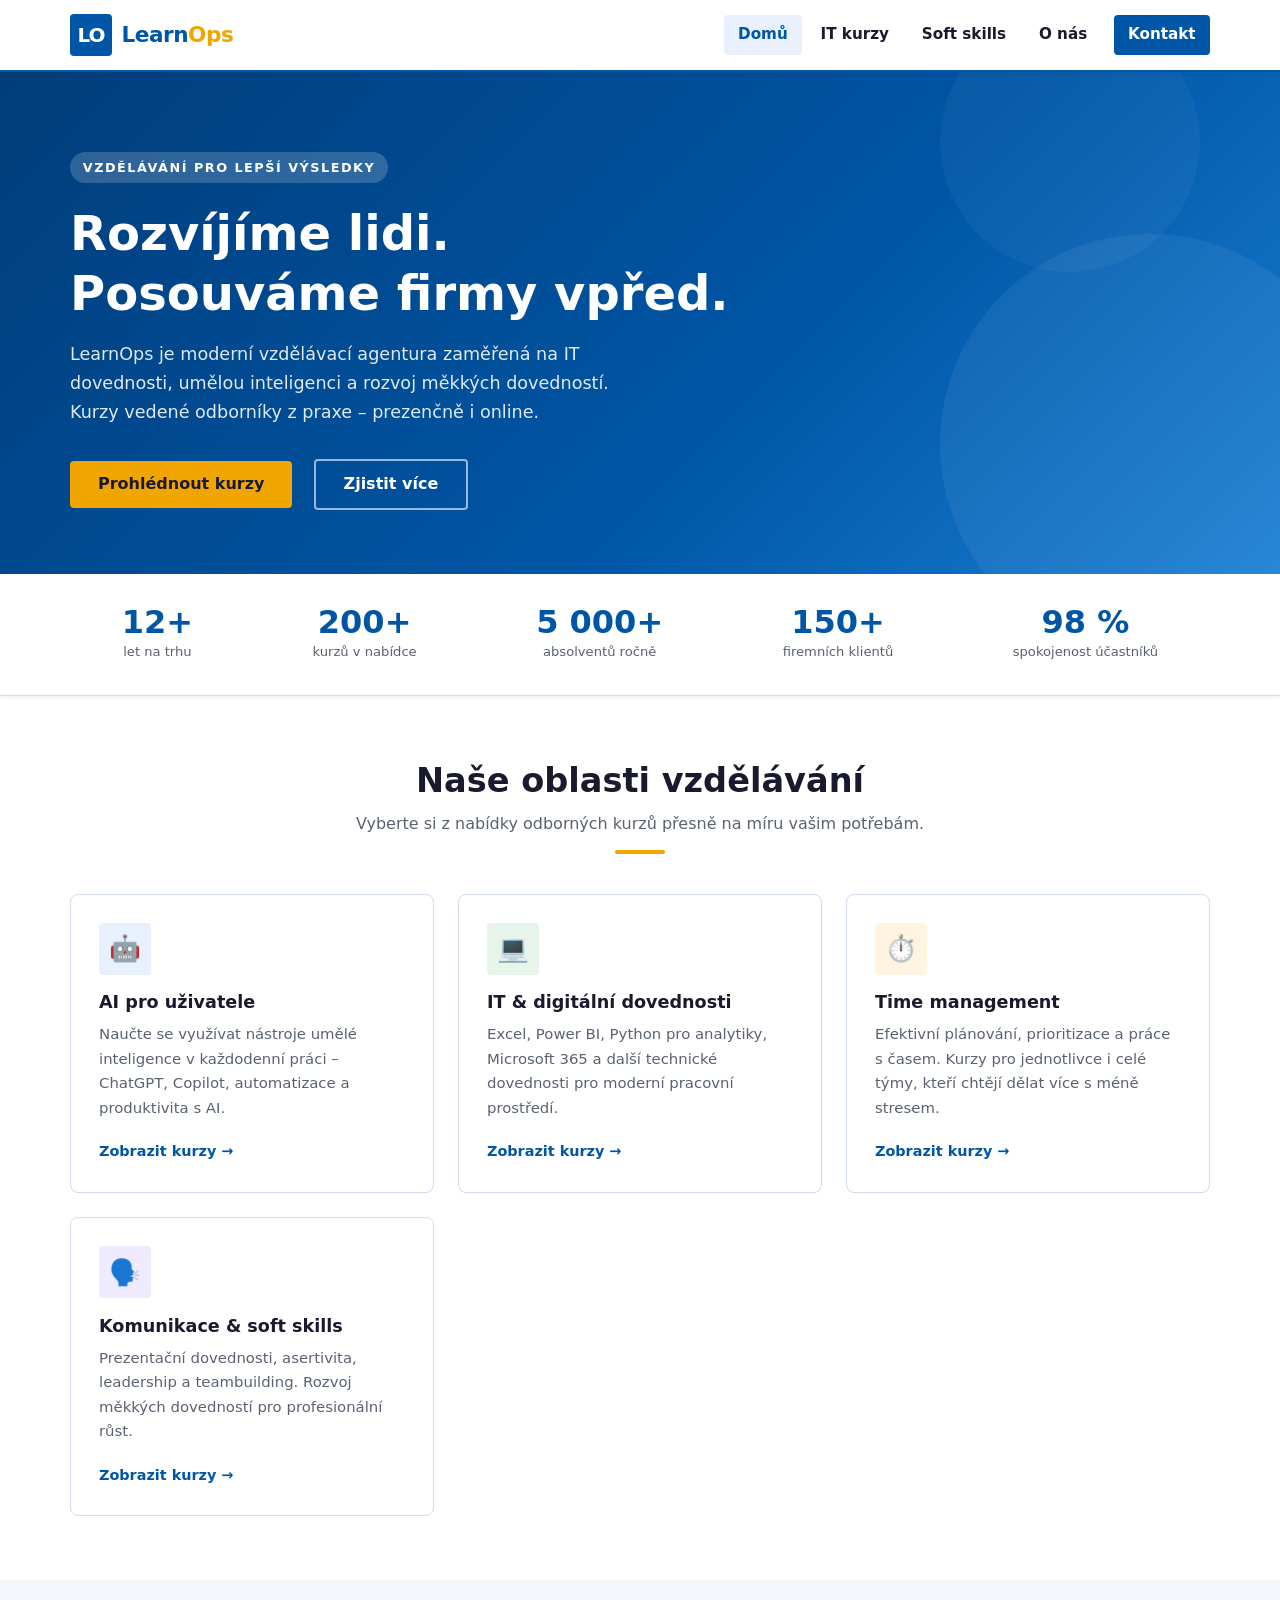
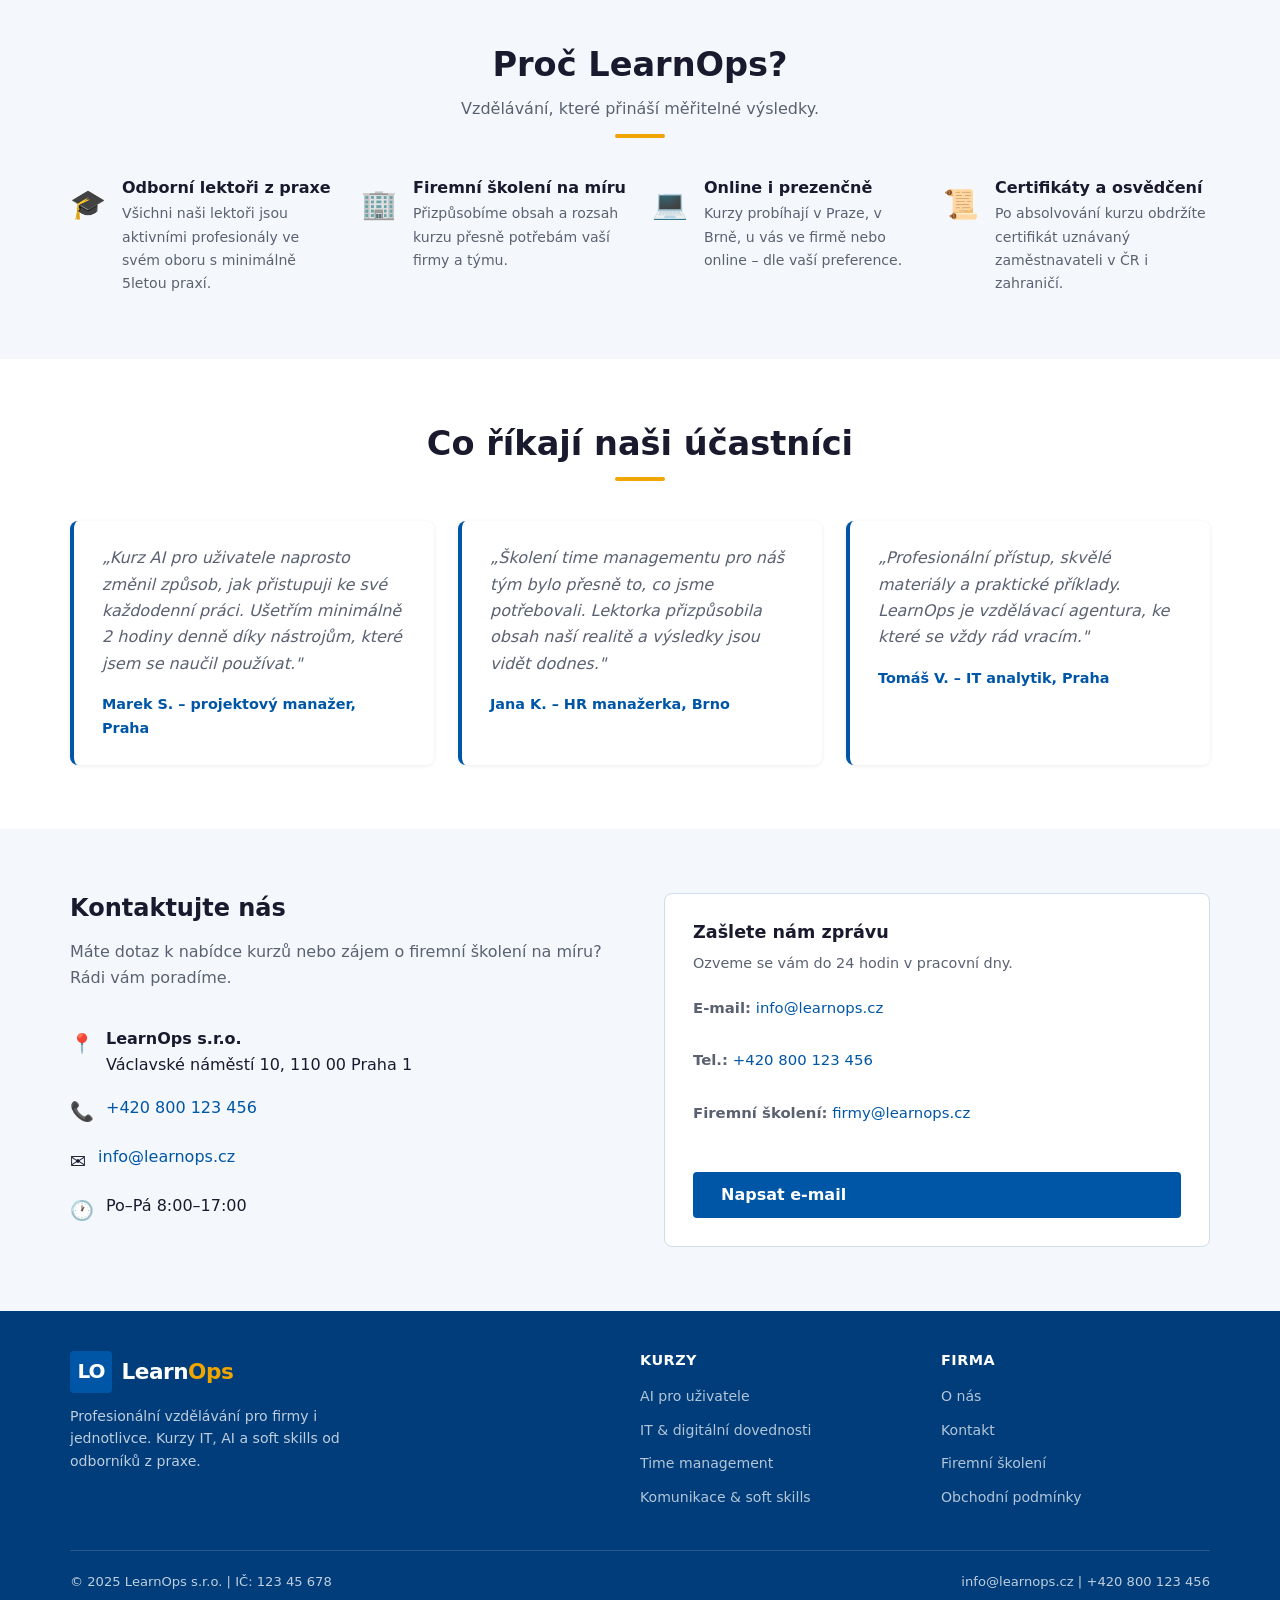
==== index.html @ 1cd73bb8 "uvodni_commit" ====
<!DOCTYPE html>
<html lang="cs">
<head>
  <meta charset="UTF-8" />
  <meta name="viewport" content="width=device-width, initial-scale=1.0" />
  <meta name="description" content="LearnOps – profesionální vzdělávací agentura. Kurzy IT, AI, soft skills a time managementu pro firmy i jednotlivce." />
  <title>LearnOps – Vzdělávací agentura</title>
  <link rel="stylesheet" href="styles.css" />
</head>
<body>

  <!-- ===== HEADER ===== -->
  <header class="site-header">
    <div class="container header-inner">
      <a href="index.html" class="logo">
        <div class="logo__mark">LO</div>
        <span class="logo__text">Learn<span>Ops</span></span>
      </a>
      <nav class="site-nav" aria-label="Hlavní navigace">
        <ul>
          <li><a href="index.html" class="active">Domů</a></li>
          <li><a href="course-1.html">IT kurzy</a></li>
          <li><a href="course-2.html">Soft skills</a></li>
          <li><a href="#o-nas">O nás</a></li>
          <li><a href="#kontakt" class="nav-cta">Kontakt</a></li>
        </ul>
      </nav>
    </div>
  </header>

  <main>

    <!-- ===== HERO ===== -->
    <section class="hero">
      <div class="container">
        <div class="hero__content">
          <span class="hero__eyebrow">Vzdělávání pro lepší výsledky</span>
          <h1>Rozvíjíme lidi.<br>Posouváme firmy vpřed.</h1>
          <p>
            LearnOps je moderní vzdělávací agentura zaměřená na IT dovednosti, umělou inteligenci
            a rozvoj měkkých dovedností. Kurzy vedené odborníky z praxe – prezenčně i online.
          </p>
          <a href="course-1.html" class="btn btn--primary">Prohlédnout kurzy</a>
          <a href="#o-nas" class="btn btn--outline">Zjistit více</a>
        </div>
      </div>
    </section>

    <!-- ===== STATS BAR ===== -->
    <div class="stats-bar">
      <div class="container">
        <div class="stats-bar__grid">
          <div class="stat">
            <div class="stat__number">12+</div>
            <div class="stat__label">let na trhu</div>
          </div>
          <div class="stat">
            <div class="stat__number">200+</div>
            <div class="stat__label">kurzů v nabídce</div>
          </div>
          <div class="stat">
            <div class="stat__number">5 000+</div>
            <div class="stat__label">absolventů ročně</div>
          </div>
          <div class="stat">
            <div class="stat__number">150+</div>
            <div class="stat__label">firemních klientů</div>
          </div>
          <div class="stat">
            <div class="stat__number">98 %</div>
            <div class="stat__label">spokojenost účastníků</div>
          </div>
        </div>
      </div>
    </div>

    <!-- ===== CATEGORIES ===== -->
    <section class="section" id="kurzy">
      <div class="container">
        <div class="section-heading">
          <h2>Naše oblasti vzdělávání</h2>
          <p>Vyberte si z nabídky odborných kurzů přesně na míru vašim potřebám.</p>
          <div class="section-heading__line"></div>
        </div>
        <div class="cards-grid">

          <article class="card">
            <div class="card__icon">🤖</div>
            <h3>AI pro uživatele</h3>
            <p>
              Naučte se využívat nástroje umělé inteligence v každodenní práci –
              ChatGPT, Copilot, automatizace a produktivita s AI.
            </p>
            <a href="course-1.html" class="card__link">Zobrazit kurzy →</a>
          </article>

          <article class="card">
            <div class="card__icon card__icon--green">💻</div>
            <h3>IT &amp; digitální dovednosti</h3>
            <p>
              Excel, Power BI, Python pro analytiky, Microsoft 365 a další
              technické dovednosti pro moderní pracovní prostředí.
            </p>
            <a href="course-1.html" class="card__link">Zobrazit kurzy →</a>
          </article>

          <article class="card">
            <div class="card__icon card__icon--orange">⏱️</div>
            <h3>Time management</h3>
            <p>
              Efektivní plánování, prioritizace a práce s časem. Kurzy pro
              jednotlivce i celé týmy, kteří chtějí dělat více s méně stresem.
            </p>
            <a href="course-2.html" class="card__link">Zobrazit kurzy →</a>
          </article>

          <article class="card">
            <div class="card__icon card__icon--purple">🗣️</div>
            <h3>Komunikace &amp; soft skills</h3>
            <p>
              Prezentační dovednosti, asertivita, leadership a teambuilding.
              Rozvoj měkkých dovedností pro profesionální růst.
            </p>
            <a href="course-2.html" class="card__link">Zobrazit kurzy →</a>
          </article>

        </div>
      </div>
    </section>

    <!-- ===== USPs ===== -->
    <section class="section section--alt" id="o-nas">
      <div class="container">
        <div class="section-heading">
          <h2>Proč LearnOps?</h2>
          <p>Vzdělávání, které přináší měřitelné výsledky.</p>
          <div class="section-heading__line"></div>
        </div>
        <div class="usp-grid">
          <div class="usp-item">
            <div class="usp-item__icon">🎓</div>
            <div>
              <h3>Odborní lektoři z praxe</h3>
              <p>Všichni naši lektoři jsou aktivními profesionály ve svém oboru s minimálně 5letou praxí.</p>
            </div>
          </div>
          <div class="usp-item">
            <div class="usp-item__icon">🏢</div>
            <div>
              <h3>Firemní školení na míru</h3>
              <p>Přizpůsobíme obsah a rozsah kurzu přesně potřebám vaší firmy a týmu.</p>
            </div>
          </div>
          <div class="usp-item">
            <div class="usp-item__icon">💻</div>
            <div>
              <h3>Online i prezenčně</h3>
              <p>Kurzy probíhají v Praze, v Brně, u vás ve firmě nebo online – dle vaší preference.</p>
            </div>
          </div>
          <div class="usp-item">
            <div class="usp-item__icon">📜</div>
            <div>
              <h3>Certifikáty a osvědčení</h3>
              <p>Po absolvování kurzu obdržíte certifikát uznávaný zaměstnavateli v ČR i zahraničí.</p>
            </div>
          </div>
        </div>
      </div>
    </section>

    <!-- ===== TESTIMONIALS ===== -->
    <section class="section">
      <div class="container">
        <div class="section-heading">
          <h2>Co říkají naši účastníci</h2>
          <div class="section-heading__line"></div>
        </div>
        <div class="testimonial-grid">
          <div class="testimonial">
            <p>„Kurz AI pro uživatele naprosto změnil způsob, jak přistupuji ke své každodenní práci.
              Ušetřím minimálně 2 hodiny denně díky nástrojům, které jsem se naučil používat."</p>
            <div class="testimonial__author">Marek S. – projektový manažer, Praha</div>
          </div>
          <div class="testimonial">
            <p>„Školení time managementu pro náš tým bylo přesně to, co jsme potřebovali.
              Lektorka přizpůsobila obsah naší realitě a výsledky jsou vidět dodnes."</p>
            <div class="testimonial__author">Jana K. – HR manažerka, Brno</div>
          </div>
          <div class="testimonial">
            <p>„Profesionální přístup, skvělé materiály a praktické příklady. LearnOps je
              vzdělávací agentura, ke které se vždy rád vracím."</p>
            <div class="testimonial__author">Tomáš V. – IT analytik, Praha</div>
          </div>
        </div>
      </div>
    </section>

    <!-- ===== CONTACT ===== -->
    <section class="section section--alt" id="kontakt">
      <div class="container">
        <div class="contact-grid">
          <div class="contact-info">
            <h2>Kontaktujte nás</h2>
            <p>Máte dotaz k nabídce kurzů nebo zájem o firemní školení na míru? Rádi vám poradíme.</p>
            <br />
            <div class="contact-info__item">
              <span class="icon">📍</span>
              <div>
                <strong>LearnOps s.r.o.</strong><br />
                Václavské náměstí 10, 110 00 Praha 1
              </div>
            </div>
            <div class="contact-info__item">
              <span class="icon">📞</span>
              <div>
                <a href="tel:+420800123456">+420 800 123 456</a>
              </div>
            </div>
            <div class="contact-info__item">
              <span class="icon">✉️</span>
              <div>
                <a href="mailto:info@learnops.cz">info@learnops.cz</a>
              </div>
            </div>
            <div class="contact-info__item">
              <span class="icon">🕐</span>
              <div>Po–Pá 8:00–17:00</div>
            </div>
          </div>
          <div>
            <div class="card" style="height: 100%;">
              <h3>Zašlete nám zprávu</h3>
              <p style="font-size:.9rem; color:var(--color-text-muted); margin-bottom:1.25rem;">
                Ozveme se vám do 24 hodin v pracovní dny.
              </p>
              <p><strong>E-mail:</strong> <a href="mailto:info@learnops.cz">info@learnops.cz</a></p>
              <p style="margin-top:.5rem;"><strong>Tel.:</strong> <a href="tel:+420800123456">+420 800 123 456</a></p>
              <p style="margin-top:.5rem;"><strong>Firemní školení:</strong> <a href="mailto:firmy@learnops.cz">firmy@learnops.cz</a></p>
              <br />
              <a href="mailto:info@learnops.cz" class="btn btn--blue">Napsat e-mail</a>
            </div>
          </div>
        </div>
      </div>
    </section>

  </main>

  <!-- ===== FOOTER ===== -->
  <footer class="site-footer">
    <div class="container">
      <div class="footer-grid">
        <div class="footer-brand">
          <a href="index.html" class="logo">
            <div class="logo__mark">LO</div>
            <span class="logo__text">Learn<span>Ops</span></span>
          </a>
          <p>Profesionální vzdělávání pro firmy i jednotlivce. Kurzy IT, AI a soft skills od odborníků z praxe.</p>
        </div>
        <div class="footer-col">
          <h4>Kurzy</h4>
          <ul>
            <li><a href="course-1.html">AI pro uživatele</a></li>
            <li><a href="course-1.html">IT &amp; digitální dovednosti</a></li>
            <li><a href="course-2.html">Time management</a></li>
            <li><a href="course-2.html">Komunikace &amp; soft skills</a></li>
          </ul>
        </div>
        <div class="footer-col">
          <h4>Firma</h4>
          <ul>
            <li><a href="#o-nas">O nás</a></li>
            <li><a href="#kontakt">Kontakt</a></li>
            <li><a href="#">Firemní školení</a></li>
            <li><a href="#">Obchodní podmínky</a></li>
          </ul>
        </div>
      </div>
      <div class="footer-bottom">
        <span>© 2025 LearnOps s.r.o. | IČ: 123 45 678</span>
        <span>info@learnops.cz | +420 800 123 456</span>
      </div>
    </div>
  </footer>

</body>
</html>
---- styles.css ----
/* ============================================================
   LearnOps – Vzdělávací agentura
   Shared stylesheet for all pages
   ============================================================ */

/* --- Custom properties --- */
:root {
  --color-primary:     #0056a6;
  --color-primary-dk:  #003d7a;
  --color-primary-lt:  #e8f1fb;
  --color-accent:      #f0a500;
  --color-text:        #1a1a2e;
  --color-text-muted:  #5a6272;
  --color-bg:          #ffffff;
  --color-bg-alt:      #f4f7fc;
  --color-border:      #d0dcea;
  --color-white:       #ffffff;

  --font-sans: 'Segoe UI', system-ui, -apple-system, Arial, sans-serif;

  --radius-sm:  4px;
  --radius-md:  8px;
  --radius-lg:  16px;

  --shadow-sm: 0 1px 4px rgba(0,0,0,.08);
  --shadow-md: 0 4px 16px rgba(0,0,0,.12);
  --shadow-lg: 0 8px 32px rgba(0,0,0,.14);

  --container: 1180px;
  --gap: 2rem;
}

/* --- Reset & base --- */
*, *::before, *::after { box-sizing: border-box; margin: 0; padding: 0; }

html { scroll-behavior: smooth; }

body {
  font-family: var(--font-sans);
  font-size: 1rem;
  line-height: 1.65;
  color: var(--color-text);
  background: var(--color-bg);
}

img { display: block; max-width: 100%; height: auto; }

a { color: var(--color-primary); text-decoration: none; }
a:hover { text-decoration: underline; }

ul { list-style: none; }

h1, h2, h3, h4 {
  line-height: 1.25;
  font-weight: 700;
  color: var(--color-text);
}

/* --- Layout helpers --- */
.container {
  width: 100%;
  max-width: var(--container);
  margin-inline: auto;
  padding-inline: 1.25rem;
}

.section { padding-block: 4rem; }
.section--alt { background: var(--color-bg-alt); }

/* ============================================================
   HEADER & NAV
   ============================================================ */
.site-header {
  background: var(--color-white);
  border-bottom: 2px solid var(--color-primary);
  position: sticky;
  top: 0;
  z-index: 100;
  box-shadow: var(--shadow-sm);
}

.header-inner {
  display: flex;
  align-items: center;
  justify-content: space-between;
  padding-block: 0.875rem;
}

.logo {
  display: flex;
  align-items: center;
  gap: 0.6rem;
  text-decoration: none;
}

.logo__mark {
  width: 42px;
  height: 42px;
  background: var(--color-primary);
  border-radius: var(--radius-sm);
  display: flex;
  align-items: center;
  justify-content: center;
  color: var(--color-white);
  font-size: 1.25rem;
  font-weight: 800;
  letter-spacing: -1px;
  flex-shrink: 0;
}

.logo__text {
  font-size: 1.35rem;
  font-weight: 800;
  color: var(--color-primary);
  letter-spacing: -0.5px;
}

.logo__text span {
  color: var(--color-accent);
}

.site-nav ul {
  display: flex;
  gap: 0.25rem;
  align-items: center;
}

.site-nav a {
  display: block;
  padding: 0.45rem 0.9rem;
  border-radius: var(--radius-sm);
  font-weight: 600;
  font-size: 0.95rem;
  color: var(--color-text);
  transition: background 0.2s, color 0.2s;
}

.site-nav a:hover,
.site-nav a.active {
  background: var(--color-primary-lt);
  color: var(--color-primary);
  text-decoration: none;
}

.site-nav a.nav-cta {
  background: var(--color-primary);
  color: var(--color-white);
  margin-left: 0.5rem;
}

.site-nav a.nav-cta:hover {
  background: var(--color-primary-dk);
  color: var(--color-white);
}

/* ============================================================
   HERO
   ============================================================ */
.hero {
  background: linear-gradient(135deg, var(--color-primary-dk) 0%, var(--color-primary) 60%, #1a7fd4 100%);
  color: var(--color-white);
  padding-block: 5rem 4rem;
  position: relative;
  overflow: hidden;
}

.hero::after {
  content: '';
  position: absolute;
  right: -80px;
  bottom: -80px;
  width: 420px;
  height: 420px;
  border-radius: 50%;
  background: rgba(255,255,255,.06);
  pointer-events: none;
}

.hero::before {
  content: '';
  position: absolute;
  right: 80px;
  top: -60px;
  width: 260px;
  height: 260px;
  border-radius: 50%;
  background: rgba(255,255,255,.04);
  pointer-events: none;
}

.hero__content {
  position: relative;
  z-index: 1;
  max-width: 680px;
}

.hero__eyebrow {
  display: inline-block;
  background: rgba(255,255,255,.18);
  color: var(--color-white);
  font-size: 0.8rem;
  font-weight: 700;
  letter-spacing: 1.5px;
  text-transform: uppercase;
  padding: 0.3rem 0.8rem;
  border-radius: 999px;
  margin-bottom: 1.25rem;
}

.hero h1 {
  font-size: clamp(2rem, 4vw, 3rem);
  color: var(--color-white);
  margin-bottom: 1.1rem;
}

.hero p {
  font-size: 1.1rem;
  opacity: 0.88;
  margin-bottom: 2rem;
  max-width: 560px;
}

.btn {
  display: inline-block;
  padding: 0.75rem 1.75rem;
  border-radius: var(--radius-sm);
  font-weight: 700;
  font-size: 1rem;
  cursor: pointer;
  transition: all 0.2s;
  text-decoration: none;
  line-height: 1.4;
}

.btn--primary {
  background: var(--color-accent);
  color: #1a1a2e;
}

.btn--primary:hover {
  background: #d99200;
  text-decoration: none;
  color: #1a1a2e;
}

.btn--outline {
  background: transparent;
  color: var(--color-white);
  border: 2px solid rgba(255,255,255,.6);
  margin-left: 1rem;
}

.btn--outline:hover {
  background: rgba(255,255,255,.15);
  text-decoration: none;
  color: var(--color-white);
}

.btn--blue {
  background: var(--color-primary);
  color: var(--color-white);
}

.btn--blue:hover {
  background: var(--color-primary-dk);
  text-decoration: none;
  color: var(--color-white);
}

/* ============================================================
   STATS BAR
   ============================================================ */
.stats-bar {
  background: var(--color-white);
  border-bottom: 1px solid var(--color-border);
  padding-block: 1.5rem;
  box-shadow: var(--shadow-sm);
}

.stats-bar__grid {
  display: flex;
  flex-wrap: wrap;
  gap: 1rem;
  justify-content: space-around;
  align-items: center;
}

.stat {
  text-align: center;
  padding: 0.5rem 1rem;
}

.stat__number {
  font-size: 2rem;
  font-weight: 800;
  color: var(--color-primary);
  line-height: 1;
}

.stat__label {
  font-size: 0.82rem;
  color: var(--color-text-muted);
  margin-top: 0.2rem;
  font-weight: 500;
}

/* ============================================================
   SECTION HEADINGS
   ============================================================ */
.section-heading {
  text-align: center;
  margin-bottom: 2.5rem;
}

.section-heading h2 {
  font-size: clamp(1.5rem, 3vw, 2.1rem);
  margin-bottom: 0.6rem;
}

.section-heading p {
  color: var(--color-text-muted);
  max-width: 600px;
  margin-inline: auto;
}

.section-heading__line {
  width: 50px;
  height: 4px;
  background: var(--color-accent);
  border-radius: 2px;
  margin: 0.75rem auto 0;
}

/* ============================================================
   COURSE CATEGORY CARDS (homepage)
   ============================================================ */
.cards-grid {
  display: grid;
  grid-template-columns: repeat(auto-fit, minmax(280px, 1fr));
  gap: 1.5rem;
}

.card {
  background: var(--color-white);
  border: 1px solid var(--color-border);
  border-radius: var(--radius-md);
  padding: 1.75rem;
  transition: box-shadow 0.2s, transform 0.2s;
  display: flex;
  flex-direction: column;
}

.card:hover {
  box-shadow: var(--shadow-md);
  transform: translateY(-3px);
}

.card__icon {
  width: 52px;
  height: 52px;
  border-radius: var(--radius-sm);
  background: var(--color-primary-lt);
  display: flex;
  align-items: center;
  justify-content: center;
  font-size: 1.6rem;
  margin-bottom: 1.1rem;
}

.card__icon--green { background: #e6f4ea; }
.card__icon--orange { background: #fff4e0; }
.card__icon--purple { background: #f0eaff; }

.card h3 {
  font-size: 1.1rem;
  margin-bottom: 0.5rem;
}

.card p {
  color: var(--color-text-muted);
  font-size: 0.93rem;
  flex: 1;
  margin-bottom: 1.25rem;
}

.card__link {
  font-weight: 700;
  font-size: 0.9rem;
  color: var(--color-primary);
  display: inline-flex;
  align-items: center;
  gap: 0.35rem;
}

.card__link:hover { text-decoration: none; gap: 0.6rem; }

/* ============================================================
   ABOUT / USP STRIP
   ============================================================ */
.usp-grid {
  display: grid;
  grid-template-columns: repeat(auto-fit, minmax(200px, 1fr));
  gap: 1.5rem;
}

.usp-item {
  display: flex;
  gap: 1rem;
  align-items: flex-start;
}

.usp-item__icon {
  font-size: 1.8rem;
  flex-shrink: 0;
  margin-top: 0.15rem;
}

.usp-item h3 {
  font-size: 1rem;
  margin-bottom: 0.25rem;
}

.usp-item p {
  font-size: 0.88rem;
  color: var(--color-text-muted);
}

/* ============================================================
   TESTIMONIAL
   ============================================================ */
.testimonial-grid {
  display: grid;
  grid-template-columns: repeat(auto-fit, minmax(280px, 1fr));
  gap: 1.5rem;
}

.testimonial {
  background: var(--color-white);
  border-left: 4px solid var(--color-primary);
  border-radius: var(--radius-md);
  padding: 1.5rem 1.75rem;
  box-shadow: var(--shadow-sm);
}

.testimonial p { font-style: italic; color: var(--color-text-muted); margin-bottom: 1rem; }

.testimonial__author {
  font-weight: 700;
  font-size: 0.9rem;
  color: var(--color-primary);
}

/* ============================================================
   CONTACT SECTION
   ============================================================ */
.contact-grid {
  display: grid;
  grid-template-columns: 1fr 1fr;
  gap: 3rem;
  align-items: start;
}

.contact-info h2 { margin-bottom: 1rem; }
.contact-info p  { color: var(--color-text-muted); margin-bottom: 0.5rem; }

.contact-info__item {
  display: flex;
  gap: 0.75rem;
  align-items: flex-start;
  margin-bottom: 1rem;
}

.contact-info__item .icon {
  font-size: 1.2rem;
  flex-shrink: 0;
  margin-top: 0.1rem;
}

/* ============================================================
   FOOTER
   ============================================================ */
.site-footer {
  background: var(--color-primary-dk);
  color: rgba(255,255,255,.75);
  padding-block: 2.5rem 1.5rem;
}

.footer-grid {
  display: grid;
  grid-template-columns: 2fr 1fr 1fr;
  gap: 2rem;
  margin-bottom: 2rem;
}

.footer-brand .logo__text { color: var(--color-white); }
.footer-brand p {
  margin-top: 0.75rem;
  font-size: 0.88rem;
  max-width: 280px;
  line-height: 1.6;
}

.footer-col h4 {
  color: var(--color-white);
  font-size: 0.9rem;
  letter-spacing: 0.5px;
  text-transform: uppercase;
  margin-bottom: 0.9rem;
}

.footer-col ul li { margin-bottom: 0.45rem; }
.footer-col ul li a {
  color: rgba(255,255,255,.7);
  font-size: 0.88rem;
}
.footer-col ul li a:hover { color: var(--color-white); text-decoration: none; }

.footer-bottom {
  border-top: 1px solid rgba(255,255,255,.15);
  padding-top: 1.25rem;
  display: flex;
  justify-content: space-between;
  align-items: center;
  font-size: 0.82rem;
  flex-wrap: wrap;
  gap: 0.5rem;
}

/* ============================================================
   COURSE SUBPAGE – PAGE HEADER
   ============================================================ */
.page-header {
  background: linear-gradient(135deg, var(--color-primary-dk), var(--color-primary));
  color: var(--color-white);
  padding-block: 3rem 2.5rem;
}

.page-header__breadcrumb {
  font-size: 0.85rem;
  opacity: 0.75;
  margin-bottom: 0.75rem;
}

.page-header__breadcrumb a {
  color: rgba(255,255,255,.8);
}

.page-header__breadcrumb a:hover { color: var(--color-white); text-decoration: none; }

.page-header h1 {
  color: var(--color-white);
  font-size: clamp(1.6rem, 3vw, 2.4rem);
  margin-bottom: 0.5rem;
}

.page-header p {
  opacity: 0.85;
  max-width: 600px;
  font-size: 1.05rem;
}

.page-header__meta {
  display: flex;
  flex-wrap: wrap;
  gap: 1.25rem;
  margin-top: 1.25rem;
}

.badge {
  display: inline-flex;
  align-items: center;
  gap: 0.4rem;
  background: rgba(255,255,255,.18);
  color: var(--color-white);
  padding: 0.3rem 0.85rem;
  border-radius: 999px;
  font-size: 0.82rem;
  font-weight: 600;
}

/* ============================================================
   COURSE SUBPAGE – FILTERS
   ============================================================ */
.filter-bar {
  background: var(--color-white);
  border-bottom: 1px solid var(--color-border);
  padding-block: 0.875rem;
  position: sticky;
  top: 62px;
  z-index: 50;
}

.filter-bar__inner {
  display: flex;
  flex-wrap: wrap;
  gap: 0.5rem;
  align-items: center;
}

.filter-label {
  font-size: 0.85rem;
  font-weight: 700;
  color: var(--color-text-muted);
  margin-right: 0.5rem;
}

.filter-btn {
  padding: 0.35rem 1rem;
  border-radius: 999px;
  border: 1px solid var(--color-border);
  background: var(--color-white);
  color: var(--color-text);
  font-size: 0.85rem;
  font-weight: 600;
  cursor: pointer;
  transition: all 0.15s;
  text-decoration: none;
}

.filter-btn:hover,
.filter-btn.active {
  background: var(--color-primary);
  border-color: var(--color-primary);
  color: var(--color-white);
  text-decoration: none;
}

/* ============================================================
   COURSE SUBPAGE – COURSE LIST
   ============================================================ */
.course-layout {
  display: grid;
  grid-template-columns: 1fr 300px;
  gap: 2rem;
  align-items: start;
  padding-block: 2.5rem;
}

.course-list {
  display: flex;
  flex-direction: column;
  gap: 1.25rem;
}

.course-card {
  background: var(--color-white);
  border: 1px solid var(--color-border);
  border-radius: var(--radius-md);
  padding: 1.5rem 1.75rem;
  display: grid;
  grid-template-columns: 1fr auto;
  gap: 1rem;
  align-items: start;
  transition: box-shadow 0.2s;
}

.course-card:hover { box-shadow: var(--shadow-md); }

.course-card__body h3 {
  font-size: 1.1rem;
  margin-bottom: 0.4rem;
  color: var(--color-primary-dk);
}

.course-card__body h3 a {
  color: inherit;
}

.course-card__body h3 a:hover {
  text-decoration: underline;
}

.course-card__meta {
  display: flex;
  flex-wrap: wrap;
  gap: 0.75rem;
  font-size: 0.83rem;
  color: var(--color-text-muted);
  margin-bottom: 0.6rem;
}

.course-card__meta span {
  display: inline-flex;
  align-items: center;
  gap: 0.3rem;
}

.course-card__desc {
  font-size: 0.93rem;
  color: var(--color-text-muted);
}

.course-card__aside {
  display: flex;
  flex-direction: column;
  align-items: flex-end;
  gap: 0.75rem;
  min-width: 130px;
}

.course-card__price {
  font-size: 1.2rem;
  font-weight: 800;
  color: var(--color-primary);
  white-space: nowrap;
}

.course-card__price small {
  display: block;
  font-size: 0.72rem;
  font-weight: 400;
  color: var(--color-text-muted);
}

.tag {
  display: inline-block;
  padding: 0.2rem 0.65rem;
  border-radius: 999px;
  font-size: 0.75rem;
  font-weight: 600;
}

.tag--blue   { background: var(--color-primary-lt); color: var(--color-primary); }
.tag--green  { background: #e6f4ea; color: #2e7d32; }
.tag--orange { background: #fff4e0; color: #b45309; }

/* ============================================================
   SIDEBAR
   ============================================================ */
.sidebar {
  display: flex;
  flex-direction: column;
  gap: 1.25rem;
  position: sticky;
  top: 110px;
}

.sidebar-box {
  background: var(--color-white);
  border: 1px solid var(--color-border);
  border-radius: var(--radius-md);
  padding: 1.4rem;
}

.sidebar-box h3 {
  font-size: 1rem;
  margin-bottom: 0.9rem;
  padding-bottom: 0.6rem;
  border-bottom: 2px solid var(--color-primary-lt);
}

.sidebar-box ul li {
  padding: 0.4rem 0;
  border-bottom: 1px solid var(--color-bg-alt);
  font-size: 0.9rem;
  color: var(--color-text-muted);
  display: flex;
  align-items: center;
  gap: 0.5rem;
}

.sidebar-box ul li:last-child { border-bottom: none; }

.sidebar-box--cta {
  background: var(--color-primary);
  color: var(--color-white);
  border-color: var(--color-primary);
  text-align: center;
}

.sidebar-box--cta h3 {
  color: var(--color-white);
  border-bottom-color: rgba(255,255,255,.25);
}

.sidebar-box--cta p {
  font-size: 0.9rem;
  opacity: 0.88;
  margin-bottom: 1rem;
}

.sidebar-box--cta .btn {
  width: 100%;
  text-align: center;
  background: var(--color-accent);
  color: #1a1a2e;
}

.sidebar-box--cta .btn:hover { background: #d99200; }

/* ============================================================
   COURSE DETAIL EXPAND (accordion-like static)
   ============================================================ */
.detail-tabs {
  margin-bottom: 1.5rem;
  display: flex;
  gap: 0.5rem;
  border-bottom: 2px solid var(--color-border);
  flex-wrap: wrap;
}

.detail-tab {
  padding: 0.6rem 1.2rem;
  font-weight: 600;
  font-size: 0.9rem;
  color: var(--color-text-muted);
  border-bottom: 3px solid transparent;
  margin-bottom: -2px;
  cursor: default;
}

.detail-tab.active {
  color: var(--color-primary);
  border-bottom-color: var(--color-primary);
}

.objectives-list {
  list-style: none;
  display: grid;
  grid-template-columns: repeat(auto-fit, minmax(220px, 1fr));
  gap: 0.6rem;
  margin-bottom: 1.5rem;
}

.objectives-list li {
  display: flex;
  align-items: flex-start;
  gap: 0.5rem;
  font-size: 0.93rem;
  color: var(--color-text-muted);
}

.objectives-list li::before {
  content: '✓';
  color: var(--color-primary);
  font-weight: 800;
  flex-shrink: 0;
}

/* ============================================================
   DATES TABLE
   ============================================================ */
.dates-table {
  width: 100%;
  border-collapse: collapse;
  font-size: 0.91rem;
  margin-top: 1rem;
}

.dates-table th {
  background: var(--color-primary-lt);
  color: var(--color-primary-dk);
  padding: 0.65rem 1rem;
  text-align: left;
  font-weight: 700;
}

.dates-table td {
  padding: 0.65rem 1rem;
  border-bottom: 1px solid var(--color-border);
  color: var(--color-text);
}

.dates-table tr:last-child td { border-bottom: none; }
.dates-table tr:hover td { background: var(--color-bg-alt); }

.dates-table td .btn {
  padding: 0.35rem 1rem;
  font-size: 0.82rem;
}

/* ============================================================
   RESPONSIVE
   ============================================================ */
@media (max-width: 900px) {
  .contact-grid { grid-template-columns: 1fr; }
  .footer-grid  { grid-template-columns: 1fr 1fr; }
  .course-layout { grid-template-columns: 1fr; }
  .sidebar { position: static; }
}

@media (max-width: 680px) {
  .header-inner { flex-direction: column; gap: 0.75rem; }
  .site-nav ul   { flex-wrap: wrap; justify-content: center; }
  .hero          { padding-block: 3rem 2.5rem; }
  .btn--outline  { margin-left: 0; margin-top: 0.5rem; }
  .hero p        { margin-bottom: 1.5rem; }
  .footer-grid   { grid-template-columns: 1fr; }
  .course-card   { grid-template-columns: 1fr; }
  .course-card__aside { align-items: flex-start; }
  .stats-bar__grid { justify-content: flex-start; }
}
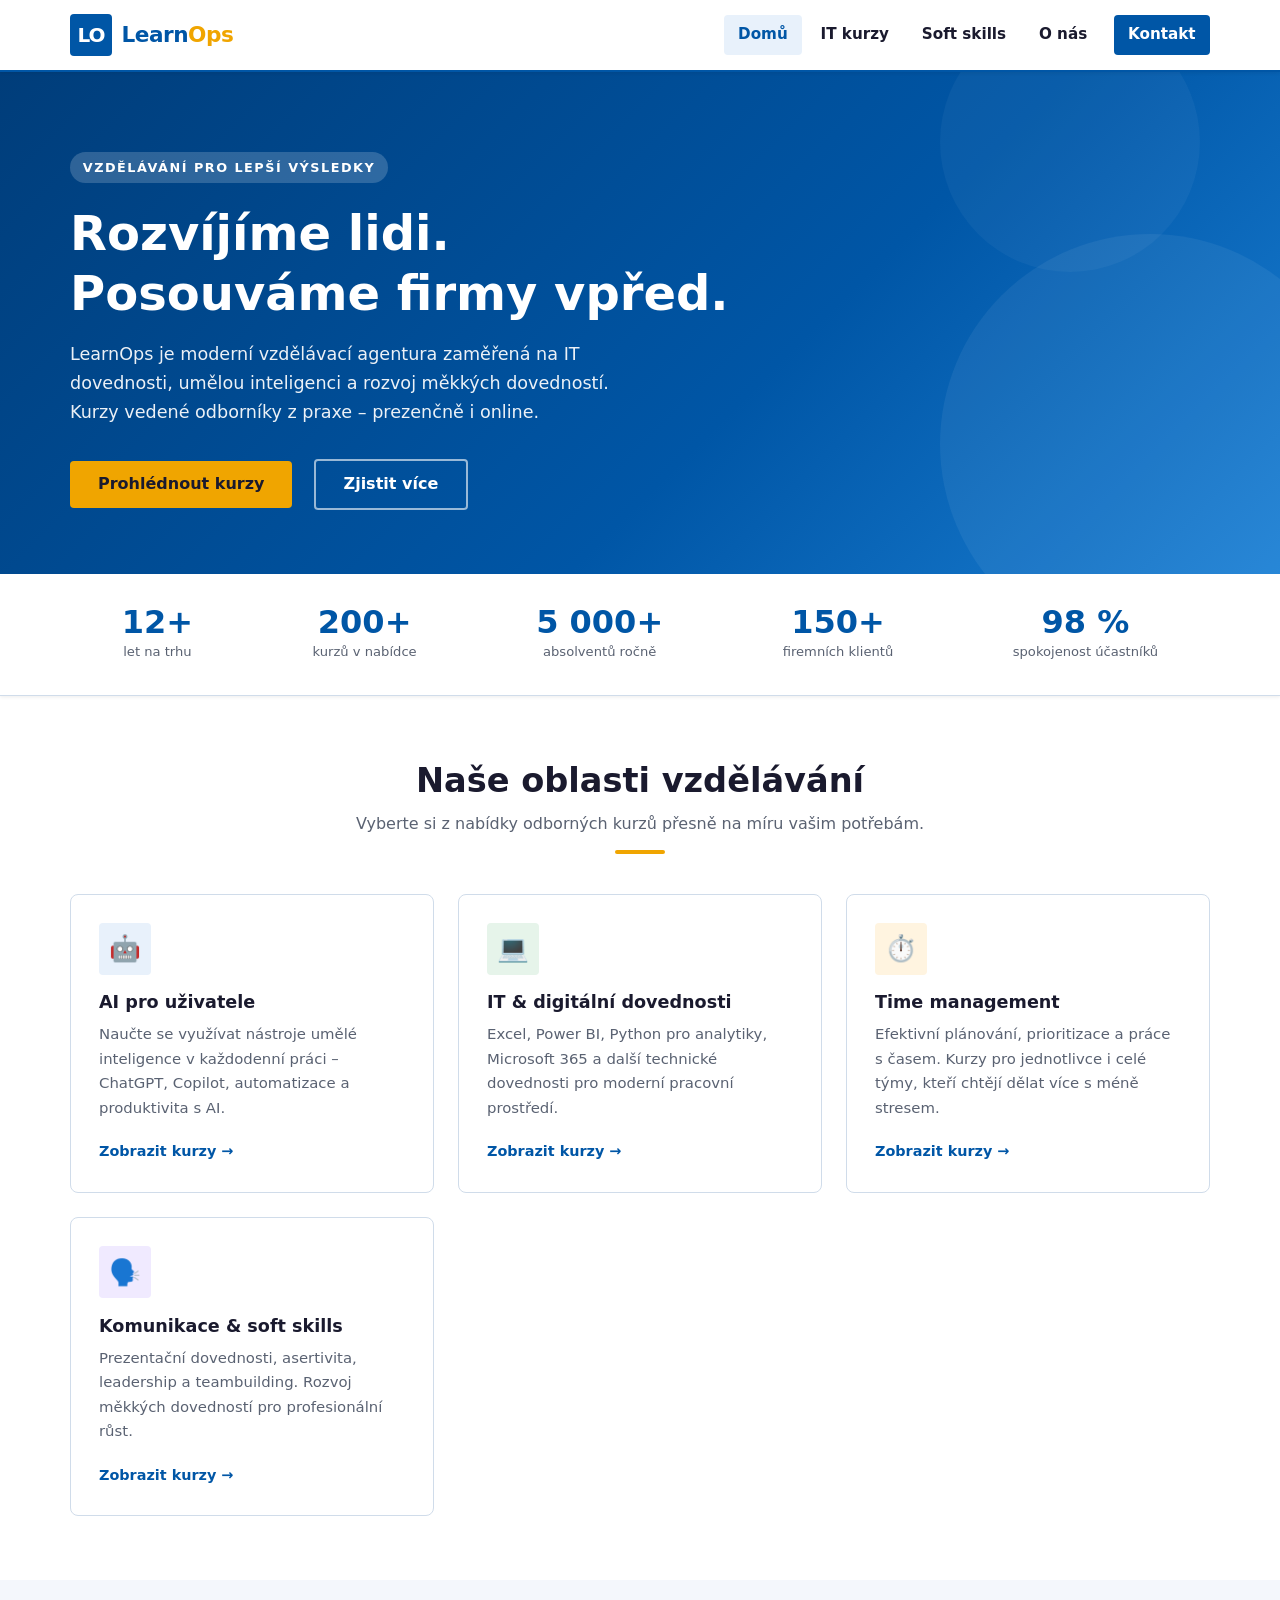
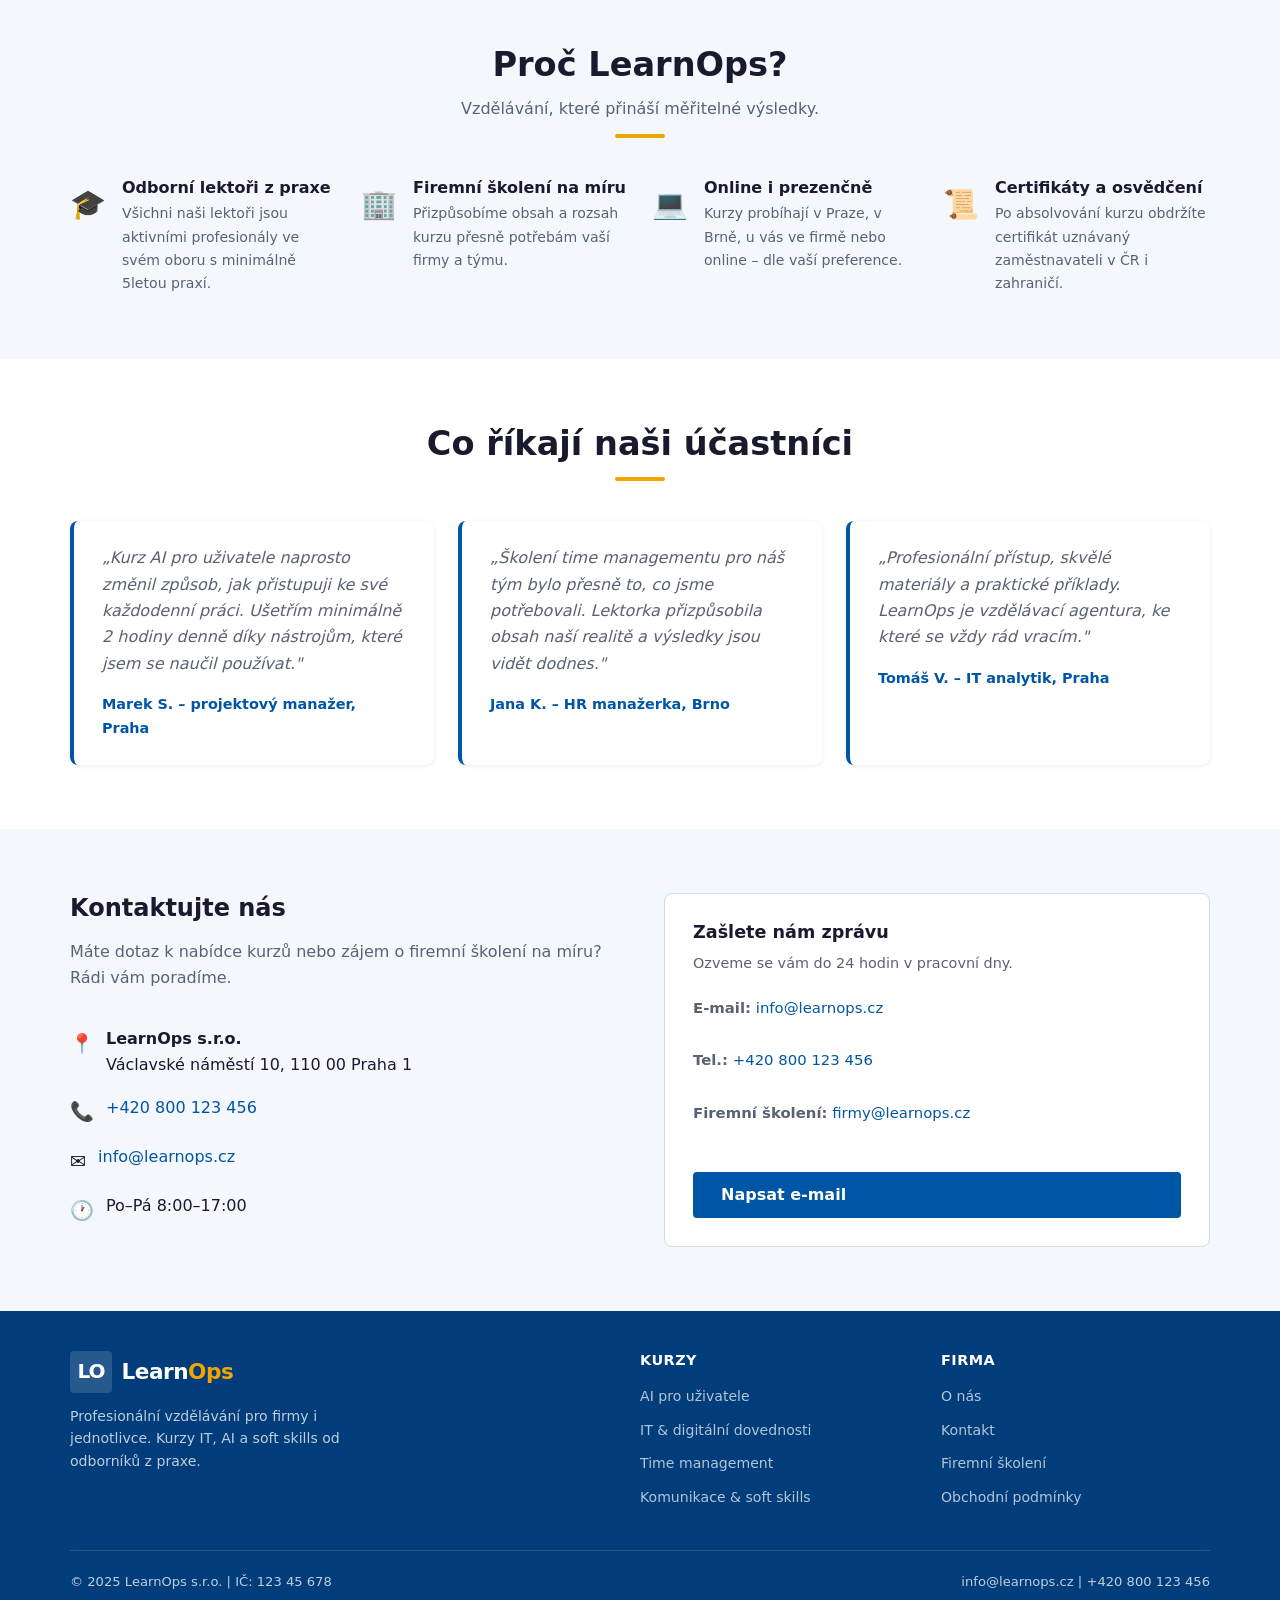
==== commit 33356940: "Improve accessibility: wrap decorative emojis in aria-hidden spans Co-Authored-By: Claude Sonnet 4.6" ====
--- a/index.html
+++ b/index.html
@@ -85,7 +85,7 @@
         <div class="cards-grid">
 
           <article class="card">
-            <div class="card__icon">🤖</div>
+            <div class="card__icon"><span aria-hidden="true">🤖</span></div>
             <h3>AI pro uživatele</h3>
             <p>
               Naučte se využívat nástroje umělé inteligence v každodenní práci –
@@ -95,7 +95,7 @@
           </article>
 
           <article class="card">
-            <div class="card__icon card__icon--green">💻</div>
+            <div class="card__icon card__icon--green"><span aria-hidden="true">💻</span></div>
             <h3>IT &amp; digitální dovednosti</h3>
             <p>
               Excel, Power BI, Python pro analytiky, Microsoft 365 a další
@@ -105,7 +105,7 @@
           </article>
 
           <article class="card">
-            <div class="card__icon card__icon--orange">⏱️</div>
+            <div class="card__icon card__icon--orange"><span aria-hidden="true">⏱️</span></div>
             <h3>Time management</h3>
             <p>
               Efektivní plánování, prioritizace a práce s časem. Kurzy pro
@@ -115,7 +115,7 @@
           </article>
 
           <article class="card">
-            <div class="card__icon card__icon--purple">🗣️</div>
+            <div class="card__icon card__icon--purple"><span aria-hidden="true">🗣️</span></div>
             <h3>Komunikace &amp; soft skills</h3>
             <p>
               Prezentační dovednosti, asertivita, leadership a teambuilding.
@@ -138,28 +138,28 @@
         </div>
         <div class="usp-grid">
           <div class="usp-item">
-            <div class="usp-item__icon">🎓</div>
+            <div class="usp-item__icon"><span aria-hidden="true">🎓</span></div>
             <div>
               <h3>Odborní lektoři z praxe</h3>
               <p>Všichni naši lektoři jsou aktivními profesionály ve svém oboru s minimálně 5letou praxí.</p>
             </div>
           </div>
           <div class="usp-item">
-            <div class="usp-item__icon">🏢</div>
+            <div class="usp-item__icon"><span aria-hidden="true">🏢</span></div>
             <div>
               <h3>Firemní školení na míru</h3>
               <p>Přizpůsobíme obsah a rozsah kurzu přesně potřebám vaší firmy a týmu.</p>
             </div>
           </div>
           <div class="usp-item">
-            <div class="usp-item__icon">💻</div>
+            <div class="usp-item__icon"><span aria-hidden="true">💻</span></div>
             <div>
               <h3>Online i prezenčně</h3>
               <p>Kurzy probíhají v Praze, v Brně, u vás ve firmě nebo online – dle vaší preference.</p>
             </div>
           </div>
           <div class="usp-item">
-            <div class="usp-item__icon">📜</div>
+            <div class="usp-item__icon"><span aria-hidden="true">📜</span></div>
             <div>
               <h3>Certifikáty a osvědčení</h3>
               <p>Po absolvování kurzu obdržíte certifikát uznávaný zaměstnavateli v ČR i zahraničí.</p>
@@ -205,26 +205,26 @@
             <p>Máte dotaz k nabídce kurzů nebo zájem o firemní školení na míru? Rádi vám poradíme.</p>
             <br />
             <div class="contact-info__item">
-              <span class="icon">📍</span>
+              <span class="icon"><span aria-hidden="true">📍</span></span>
               <div>
                 <strong>LearnOps s.r.o.</strong><br />
                 Václavské náměstí 10, 110 00 Praha 1
               </div>
             </div>
             <div class="contact-info__item">
-              <span class="icon">📞</span>
+              <span class="icon"><span aria-hidden="true">📞</span></span>
               <div>
                 <a href="tel:+420800123456">+420 800 123 456</a>
               </div>
             </div>
             <div class="contact-info__item">
-              <span class="icon">✉️</span>
+              <span class="icon"><span aria-hidden="true">✉️</span></span>
               <div>
                 <a href="mailto:info@learnops.cz">info@learnops.cz</a>
               </div>
             </div>
             <div class="contact-info__item">
-              <span class="icon">🕐</span>
+              <span class="icon"><span aria-hidden="true">🕐</span></span>
               <div>Po–Pá 8:00–17:00</div>
             </div>
           </div>
--- a/styles.css
+++ b/styles.css
@@ -215,7 +215,7 @@
 
 .hero p {
   font-size: 1.1rem;
-  opacity: 0.88;
+  color: rgba(255,255,255,.92);
   margin-bottom: 2rem;
   max-width: 560px;
 }
@@ -554,7 +554,7 @@
 }
 
 .page-header p {
-  opacity: 0.85;
+  color: rgba(255,255,255,.92);
   max-width: 600px;
   font-size: 1.05rem;
 }
@@ -570,7 +570,7 @@
   display: inline-flex;
   align-items: center;
   gap: 0.4rem;
-  background: rgba(255,255,255,.18);
+  background: rgba(0,0,0,.28);
   color: var(--color-white);
   padding: 0.3rem 0.85rem;
   border-radius: 999px;
@@ -762,31 +762,31 @@
 .sidebar-box ul li:last-child { border-bottom: none; }
 
 .sidebar-box--cta {
-  background: var(--color-primary);
-  color: var(--color-white);
-  border-color: var(--color-primary);
+  background: var(--color-primary-lt);
+  color: var(--color-primary-dk);
+  border: 2px solid var(--color-primary);
   text-align: center;
 }
 
 .sidebar-box--cta h3 {
-  color: var(--color-white);
-  border-bottom-color: rgba(255,255,255,.25);
+  color: var(--color-primary-dk);
+  border-bottom-color: var(--color-border);
 }
 
 .sidebar-box--cta p {
   font-size: 0.9rem;
-  opacity: 0.88;
+  color: var(--color-text-muted);
   margin-bottom: 1rem;
 }
 
 .sidebar-box--cta .btn {
   width: 100%;
   text-align: center;
-  background: var(--color-accent);
-  color: #1a1a2e;
-}
-
-.sidebar-box--cta .btn:hover { background: #d99200; }
+  background: var(--color-primary);
+  color: var(--color-white);
+}
+
+.sidebar-box--cta .btn:hover { background: var(--color-primary-dk); color: var(--color-white); }
 
 /* ============================================================
    COURSE DETAIL EXPAND (accordion-like static)
@@ -864,9 +864,33 @@
 .dates-table tr:last-child td { border-bottom: none; }
 .dates-table tr:hover td { background: var(--color-bg-alt); }
 
-.dates-table td .btn {
+/* Use .btn--sm on table buttons — see UTILITY CLASSES */
+
+/* ============================================================
+   UTILITY CLASSES
+   ============================================================ */
+
+/* Visually hidden but accessible to screen readers */
+.sr-only {
+  position: absolute;
+  width: 1px;
+  height: 1px;
+  padding: 0;
+  margin: -1px;
+  overflow: hidden;
+  clip: rect(0,0,0,0);
+  white-space: nowrap;
+  border: 0;
+}
+
+.btn--sm {
   padding: 0.35rem 1rem;
   font-size: 0.82rem;
+}
+
+/* Footer logo mark ghost variant */
+.site-footer .logo__mark {
+  background: rgba(255,255,255,.15);
 }
 
 /* ============================================================
@@ -889,4 +913,6 @@
   .course-card   { grid-template-columns: 1fr; }
   .course-card__aside { align-items: flex-start; }
   .stats-bar__grid { justify-content: flex-start; }
-}
+  /* stacked header is ~118px tall at mobile */
+  .filter-bar { top: 118px; }
+}
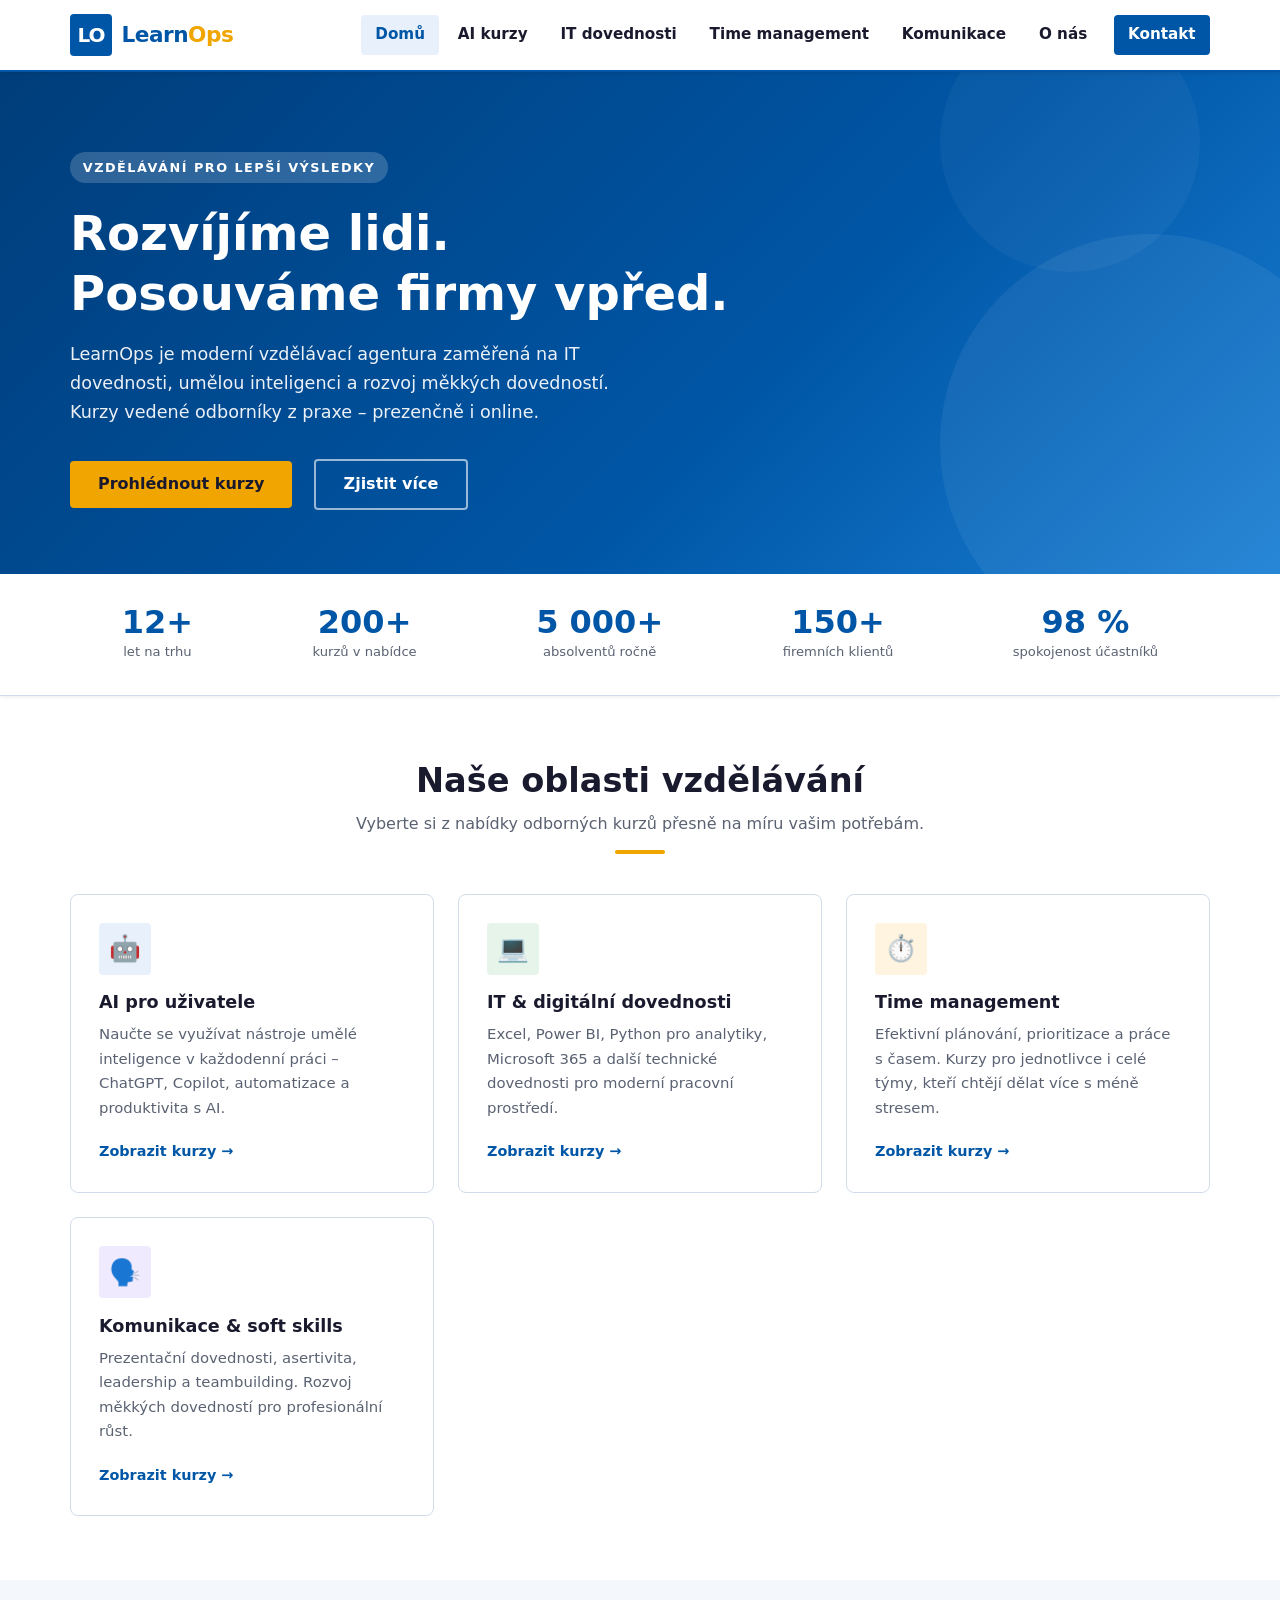
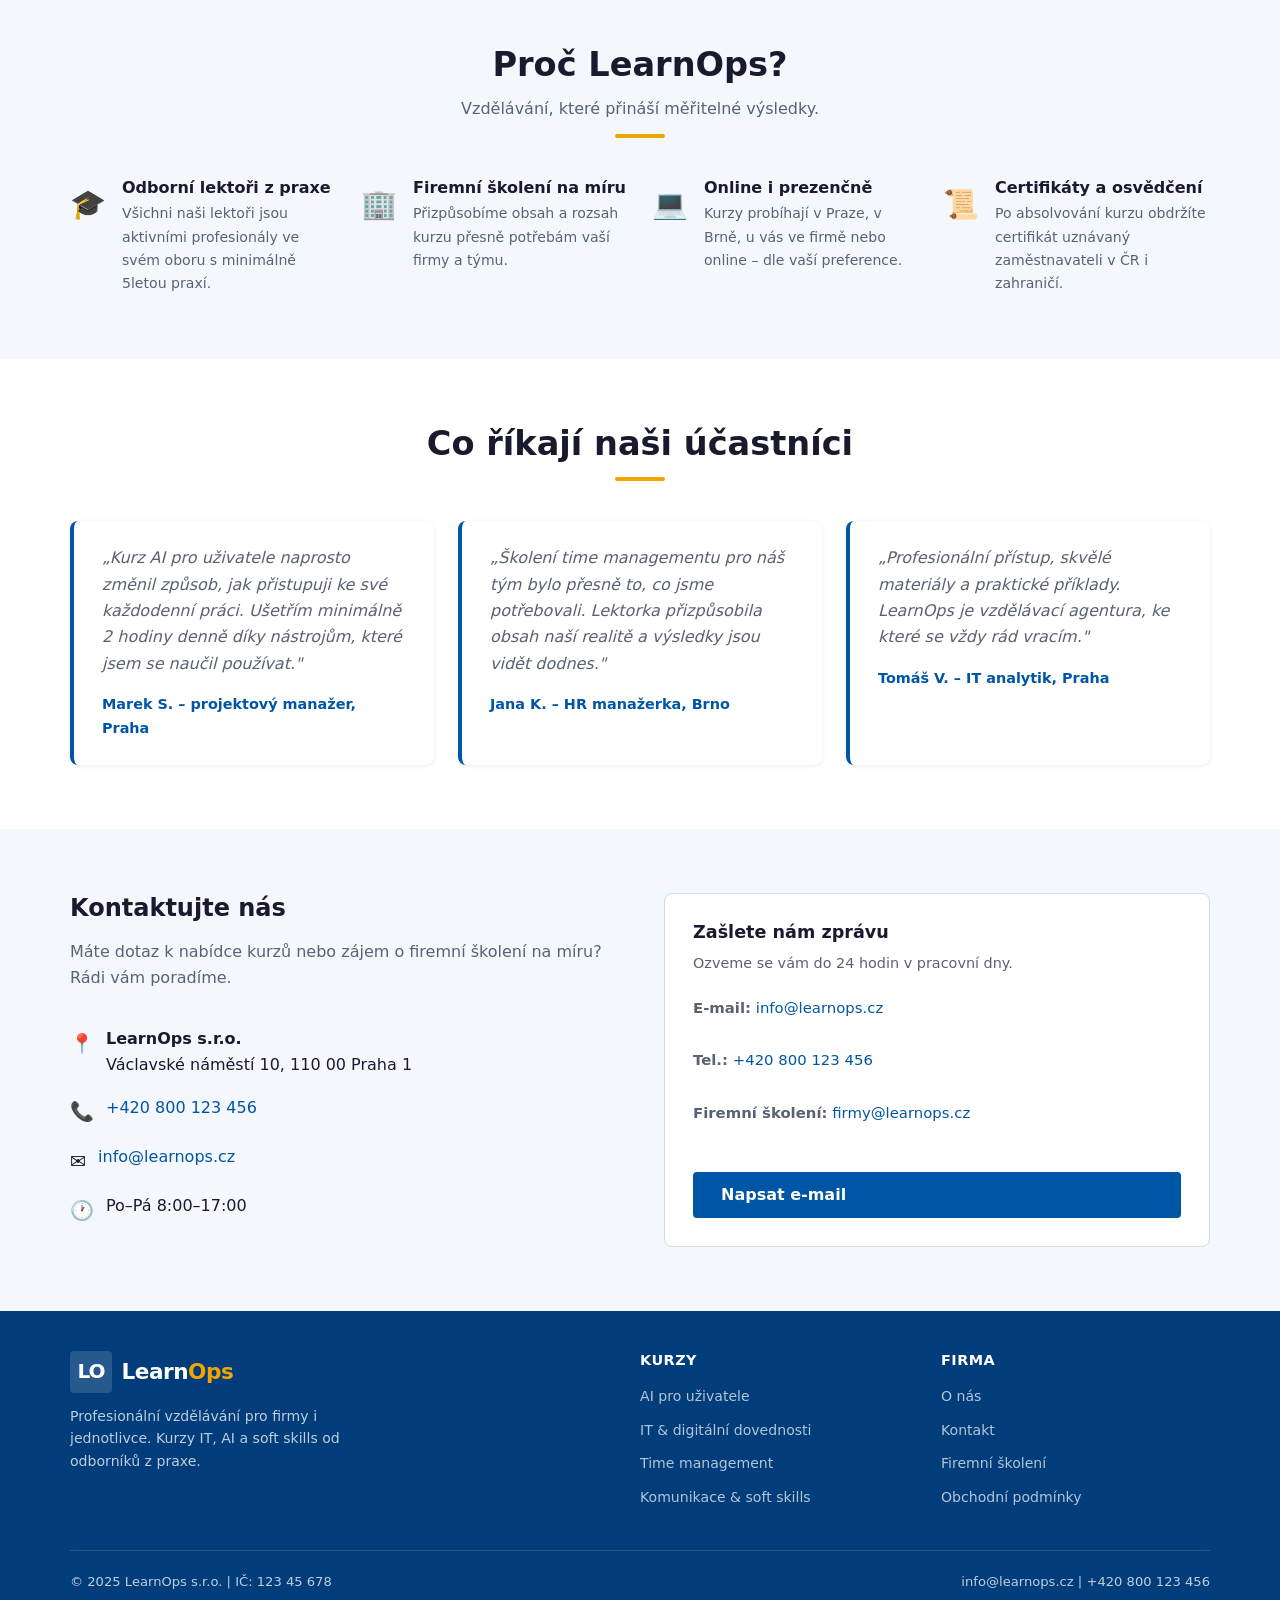
==== commit bdb2faa7: "Phase 2: add 4 new pages, update nav/footer, add process-steps & legal CSS New pages: course-3 (IT s" ====
--- a/index.html
+++ b/index.html
@@ -6,6 +6,7 @@
   <meta name="description" content="LearnOps – profesionální vzdělávací agentura. Kurzy IT, AI, soft skills a time managementu pro firmy i jednotlivce." />
   <title>LearnOps – Vzdělávací agentura</title>
   <link rel="stylesheet" href="styles.css" />
+  <link rel="icon" href="favicon.svg" type="image/svg+xml" />
 </head>
 <body>
 
@@ -16,11 +17,17 @@
         <div class="logo__mark">LO</div>
         <span class="logo__text">Learn<span>Ops</span></span>
       </a>
+      <input type="checkbox" id="nav-toggle" class="nav-toggle__input" />
+      <label for="nav-toggle" class="nav-toggle__label" aria-label="Navigační menu">
+        <span></span><span></span><span></span>
+      </label>
       <nav class="site-nav" aria-label="Hlavní navigace">
         <ul>
           <li><a href="index.html" class="active">Domů</a></li>
-          <li><a href="course-1.html">IT kurzy</a></li>
-          <li><a href="course-2.html">Soft skills</a></li>
+          <li><a href="course-1.html">AI kurzy</a></li>
+          <li><a href="course-3.html">IT dovednosti</a></li>
+          <li><a href="course-2.html">Time management</a></li>
+          <li><a href="course-4.html">Komunikace</a></li>
           <li><a href="#o-nas">O nás</a></li>
           <li><a href="#kontakt" class="nav-cta">Kontakt</a></li>
         </ul>
@@ -101,7 +108,7 @@
               Excel, Power BI, Python pro analytiky, Microsoft 365 a další
               technické dovednosti pro moderní pracovní prostředí.
             </p>
-            <a href="course-1.html" class="card__link">Zobrazit kurzy →</a>
+            <a href="course-3.html" class="card__link">Zobrazit kurzy →</a>
           </article>
 
           <article class="card">
@@ -121,7 +128,7 @@
               Prezentační dovednosti, asertivita, leadership a teambuilding.
               Rozvoj měkkých dovedností pro profesionální růst.
             </p>
-            <a href="course-2.html" class="card__link">Zobrazit kurzy →</a>
+            <a href="course-4.html" class="card__link">Zobrazit kurzy →</a>
           </article>
 
         </div>
@@ -262,9 +269,9 @@
           <h4>Kurzy</h4>
           <ul>
             <li><a href="course-1.html">AI pro uživatele</a></li>
-            <li><a href="course-1.html">IT &amp; digitální dovednosti</a></li>
+            <li><a href="course-3.html">IT &amp; digitální dovednosti</a></li>
             <li><a href="course-2.html">Time management</a></li>
-            <li><a href="course-2.html">Komunikace &amp; soft skills</a></li>
+            <li><a href="course-4.html">Komunikace &amp; soft skills</a></li>
           </ul>
         </div>
         <div class="footer-col">
@@ -272,8 +279,8 @@
           <ul>
             <li><a href="#o-nas">O nás</a></li>
             <li><a href="#kontakt">Kontakt</a></li>
-            <li><a href="#">Firemní školení</a></li>
-            <li><a href="#">Obchodní podmínky</a></li>
+            <li><a href="firemni-skoleni.html">Firemní školení</a></li>
+            <li><a href="obchodni-podminky.html">Obchodní podmínky</a></li>
           </ul>
         </div>
       </div>
--- a/styles.css
+++ b/styles.css
@@ -154,6 +154,34 @@
 }
 
 /* ============================================================
+   HAMBURGER MENU (CSS-only checkbox hack)
+   ============================================================ */
+
+.nav-toggle__input { display: none; }
+
+.nav-toggle__label {
+  display: none;
+  flex-direction: column;
+  gap: 5px;
+  cursor: pointer;
+  padding: 6px;
+  border-radius: var(--radius-sm);
+}
+
+.nav-toggle__label span {
+  display: block;
+  width: 24px;
+  height: 2px;
+  background: var(--color-text);
+  border-radius: 2px;
+  transition: all .25s;
+}
+
+.nav-toggle__input:checked ~ .nav-toggle__label span:nth-child(1) { transform: translateY(7px) rotate(45deg); }
+.nav-toggle__input:checked ~ .nav-toggle__label span:nth-child(2) { opacity: 0; }
+.nav-toggle__input:checked ~ .nav-toggle__label span:nth-child(3) { transform: translateY(-7px) rotate(-45deg); }
+
+/* ============================================================
    HERO
    ============================================================ */
 .hero {
@@ -474,6 +502,78 @@
   font-size: 1.2rem;
   flex-shrink: 0;
   margin-top: 0.1rem;
+}
+
+/* ============================================================
+   PROCESS STEPS (firemni-skoleni)
+   ============================================================ */
+
+.process-steps {
+  display: grid;
+  grid-template-columns: repeat(auto-fit, minmax(250px, 1fr));
+  gap: 1.5rem;
+  counter-reset: step-counter;
+}
+
+.process-step {
+  background: var(--color-white);
+  border: 1px solid var(--color-border);
+  border-radius: var(--radius-md);
+  padding: 1.75rem;
+  counter-increment: step-counter;
+  position: relative;
+}
+
+.process-step::before {
+  content: counter(step-counter);
+  position: absolute;
+  top: -1px;
+  left: -1px;
+  width: 36px;
+  height: 36px;
+  background: var(--color-primary);
+  color: var(--color-white);
+  font-weight: 800;
+  font-size: 1rem;
+  display: flex;
+  align-items: center;
+  justify-content: center;
+  border-radius: var(--radius-sm) 0 var(--radius-sm) 0;
+}
+
+.process-step h3 { font-size: 1rem; margin-bottom: 0.5rem; }
+.process-step p  { font-size: 0.9rem; color: var(--color-text-muted); margin: 0; }
+
+/* ============================================================
+   LEGAL CONTENT (obchodni-podminky)
+   ============================================================ */
+
+.legal-content {
+  max-width: 800px;
+  margin-inline: auto;
+}
+
+.legal-content h2 {
+  font-size: 1.2rem;
+  margin: 2rem 0 .6rem;
+  padding-bottom: .4rem;
+  border-bottom: 2px solid var(--color-primary-lt);
+  color: var(--color-primary-dk);
+}
+
+.legal-content h2:first-child { margin-top: 0; }
+
+.legal-content p,
+.legal-content li {
+  color: var(--color-text-muted);
+  font-size: .95rem;
+  margin-bottom: .75rem;
+}
+
+.legal-content ol,
+.legal-content ul {
+  padding-left: 1.5rem;
+  margin-bottom: .75rem;
 }
 
 /* ============================================================
@@ -662,14 +762,6 @@
   color: var(--color-primary-dk);
 }
 
-.course-card__body h3 a {
-  color: inherit;
-}
-
-.course-card__body h3 a:hover {
-  text-decoration: underline;
-}
-
 .course-card__meta {
   display: flex;
   flex-wrap: wrap;
@@ -904,8 +996,18 @@
 }
 
 @media (max-width: 680px) {
-  .header-inner { flex-direction: column; gap: 0.75rem; }
-  .site-nav ul   { flex-wrap: wrap; justify-content: center; }
+  .header-inner  { flex-wrap: wrap; }
+  .nav-toggle__label { display: flex; }
+  .site-nav {
+    display: none;
+    width: 100%;
+    order: 3;
+    padding-block: .5rem 1rem;
+    border-top: 1px solid var(--color-border);
+  }
+  .nav-toggle__input:checked ~ .site-nav { display: block; }
+  .site-nav ul { flex-direction: column; align-items: stretch; gap: .25rem; }
+  .site-nav a.nav-cta { margin-left: 0; margin-top: .25rem; text-align: center; }
   .hero          { padding-block: 3rem 2.5rem; }
   .btn--outline  { margin-left: 0; margin-top: 0.5rem; }
   .hero p        { margin-bottom: 1.5rem; }
@@ -913,6 +1015,6 @@
   .course-card   { grid-template-columns: 1fr; }
   .course-card__aside { align-items: flex-start; }
   .stats-bar__grid { justify-content: flex-start; }
-  /* stacked header is ~118px tall at mobile */
-  .filter-bar { top: 118px; }
-}
+  /* collapsed hamburger header is ~58px tall */
+  .filter-bar { top: 58px; }
+}
